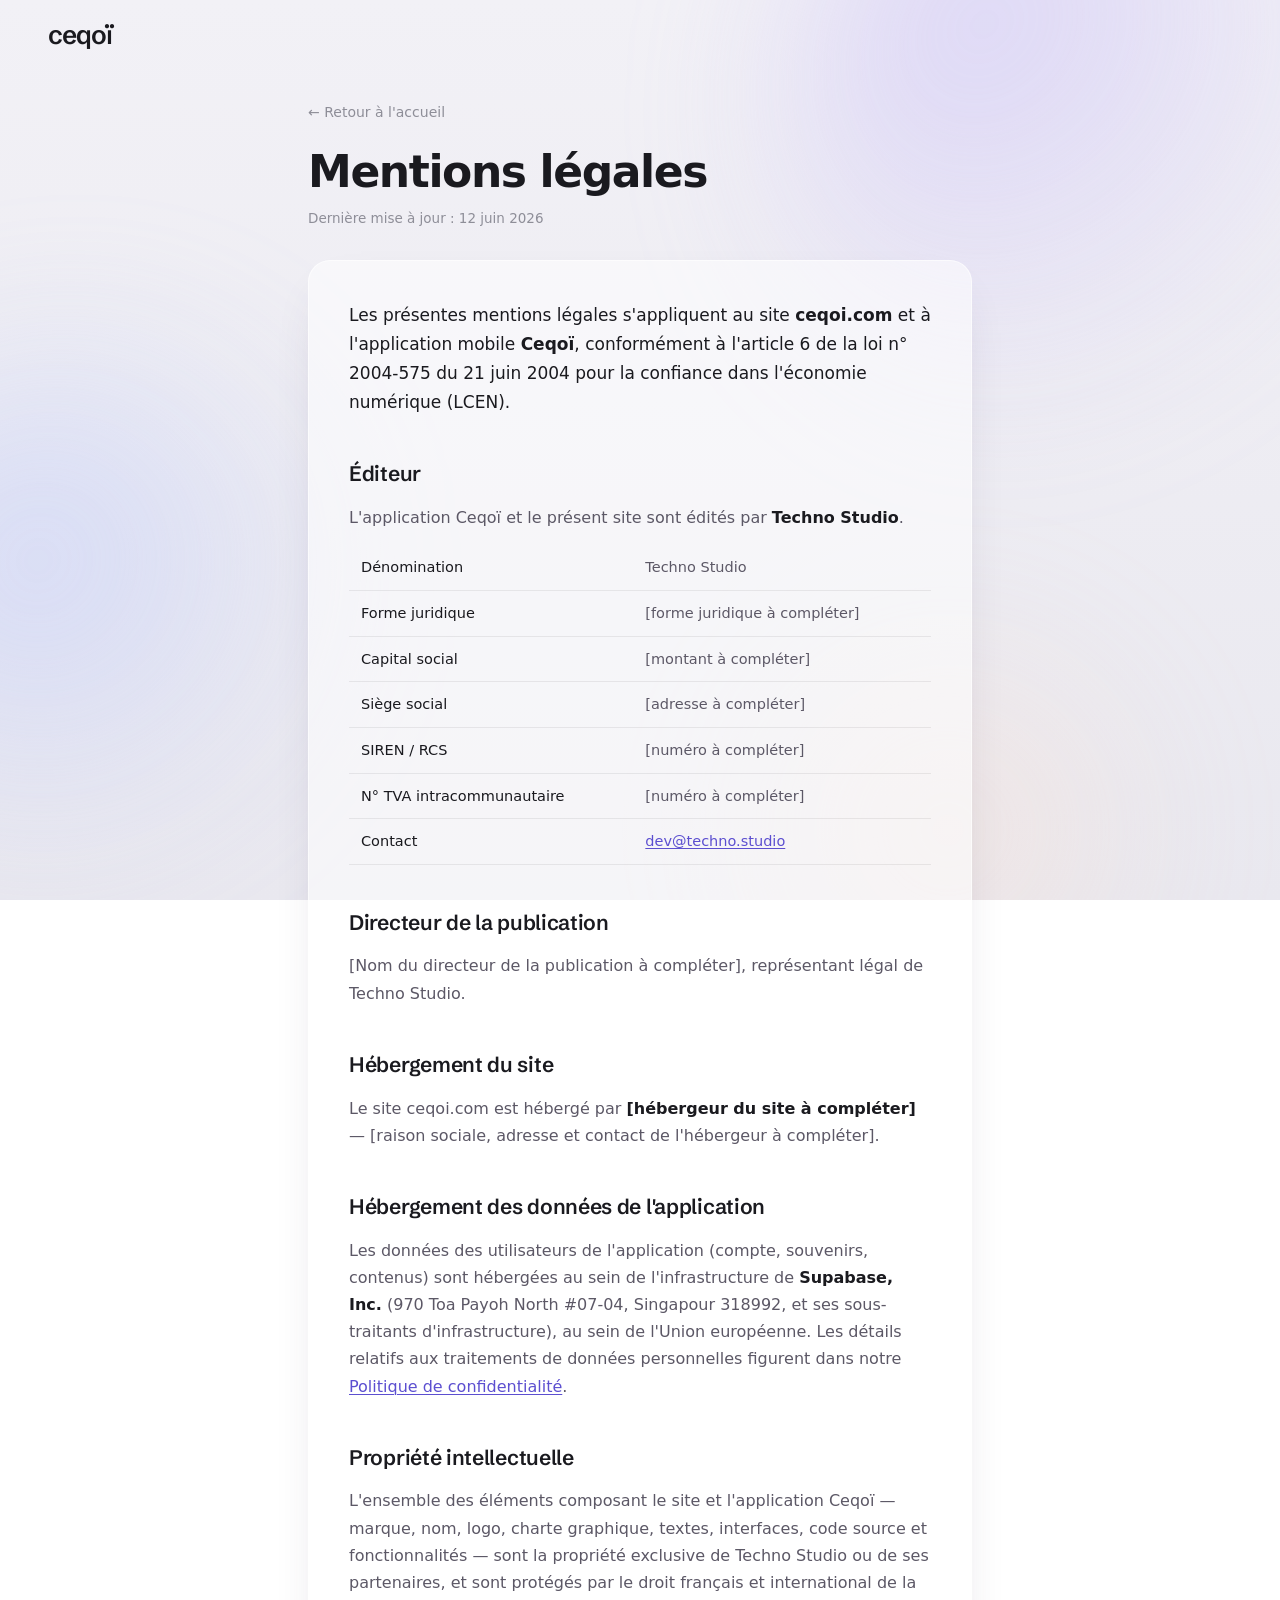
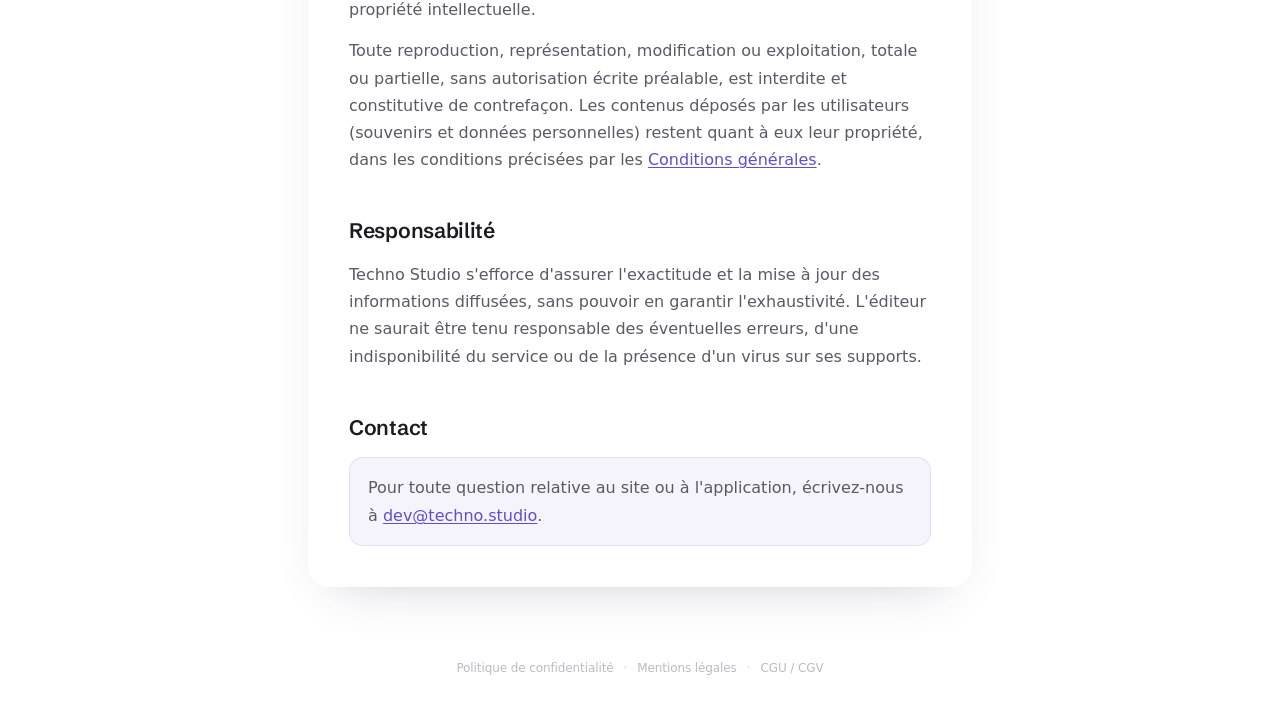
==== legal/index.html @ 1bb89a4d "Add legal, privacy and terms pages Create the three legal documents referenced by the app's /legal s" ====
<!DOCTYPE html>
<html lang="fr">
<head>
  <meta charset="utf-8" />
  <meta name="viewport" content="width=device-width, initial-scale=1, viewport-fit=cover" />
  <title>Mentions légales — Ceqoï</title>
  <meta name="description" content="Mentions légales de l'application Ceqoï : éditeur, directeur de la publication, hébergement et propriété intellectuelle." />
  <meta name="author" content="Ceqoï" />
  <meta name="robots" content="index, follow" />
  <link rel="canonical" href="https://ceqoi.com/legal" />

  <meta property="og:type" content="website" />
  <meta property="og:locale" content="fr_FR" />
  <meta property="og:site_name" content="Ceqoï" />
  <meta property="og:url" content="https://ceqoi.com/legal" />
  <meta property="og:title" content="Mentions légales — Ceqoï" />
  <meta property="og:description" content="Éditeur, hébergement et propriété intellectuelle de l'application Ceqoï." />
  <meta property="og:image" content="https://ceqoi.com/assets/og.png" />

  <meta name="theme-color" content="#EFEEF3" />
  <meta name="apple-mobile-web-app-title" content="Ceqoï" />

  <link rel="icon" type="image/svg+xml" href="../assets/icon.svg" />
  <link rel="apple-touch-icon" href="../assets/icon.svg" />

  <link rel="preconnect" href="https://api.fontshare.com" crossorigin />
  <link rel="preconnect" href="https://fonts.googleapis.com" />
  <link rel="preconnect" href="https://fonts.gstatic.com" crossorigin />
  <link href="https://api.fontshare.com/v2/css?f[]=general-sans@400,500,600,700&display=swap" rel="stylesheet" />
  <link href="https://fonts.googleapis.com/css2?family=Schibsted+Grotesk:wght@400;500;600&display=swap" rel="stylesheet" />

  <link rel="stylesheet" href="../styles.css" />
</head>
<body class="doc-page">

<!-- Décor de fond : halos doux animés -->
<div class="bg-decor" aria-hidden="true">
  <span class="blob blob--violet"></span>
  <span class="blob blob--blue"></span>
  <span class="blob blob--orange"></span>
</div>

<header class="nav">
  <a class="brand" href="/" aria-label="Ceqoï — accueil">
    <span class="brand__name">ceqoï</span>
  </a>
</header>

<main class="doc">
  <a class="doc__back" href="/">← Retour à l'accueil</a>
  <h1 class="doc__title">Mentions légales</h1>
  <p class="doc__meta">Dernière mise à jour : 12 juin 2026</p>

  <div class="doc__body">
    <p class="lead">
      Les présentes mentions légales s'appliquent au site <strong>ceqoi.com</strong>
      et à l'application mobile <strong>Ceqoï</strong>, conformément à l'article 6 de la
      loi n° 2004-575 du 21 juin 2004 pour la confiance dans l'économie numérique (LCEN).
    </p>

    <h2>Éditeur</h2>
    <p>
      L'application Ceqoï et le présent site sont édités par <strong>Techno Studio</strong>.
    </p>
    <table>
      <tr><td>Dénomination</td><td>Techno Studio</td></tr>
      <tr><td>Forme juridique</td><td>[forme juridique à compléter]</td></tr>
      <tr><td>Capital social</td><td>[montant à compléter]</td></tr>
      <tr><td>Siège social</td><td>[adresse à compléter]</td></tr>
      <tr><td>SIREN / RCS</td><td>[numéro à compléter]</td></tr>
      <tr><td>N° TVA intracommunautaire</td><td>[numéro à compléter]</td></tr>
      <tr><td>Contact</td><td><a href="mailto:dev@techno.studio">dev@techno.studio</a></td></tr>
    </table>

    <h2>Directeur de la publication</h2>
    <p>[Nom du directeur de la publication à compléter], représentant légal de Techno Studio.</p>

    <h2>Hébergement du site</h2>
    <p>
      Le site ceqoi.com est hébergé par <strong>[hébergeur du site à compléter]</strong> —
      [raison sociale, adresse et contact de l'hébergeur à compléter].
    </p>

    <h2>Hébergement des données de l'application</h2>
    <p>
      Les données des utilisateurs de l'application (compte, souvenirs, contenus) sont
      hébergées au sein de l'infrastructure de <strong>Supabase, Inc.</strong>
      (970 Toa Payoh North #07-04, Singapour 318992, et ses sous-traitants d'infrastructure),
      au sein de l'Union européenne. Les détails relatifs aux traitements de données
      personnelles figurent dans notre
      <a href="/privacy">Politique de confidentialité</a>.
    </p>

    <h2>Propriété intellectuelle</h2>
    <p>
      L'ensemble des éléments composant le site et l'application Ceqoï — marque, nom,
      logo, charte graphique, textes, interfaces, code source et fonctionnalités — sont
      la propriété exclusive de Techno Studio ou de ses partenaires, et sont protégés par
      le droit français et international de la propriété intellectuelle.
    </p>
    <p>
      Toute reproduction, représentation, modification ou exploitation, totale ou
      partielle, sans autorisation écrite préalable, est interdite et constitutive de
      contrefaçon. Les contenus déposés par les utilisateurs (souvenirs et données
      personnelles) restent quant à eux leur propriété, dans les conditions précisées par
      les <a href="/terms">Conditions générales</a>.
    </p>

    <h2>Responsabilité</h2>
    <p>
      Techno Studio s'efforce d'assurer l'exactitude et la mise à jour des informations
      diffusées, sans pouvoir en garantir l'exhaustivité. L'éditeur ne saurait être tenu
      responsable des éventuelles erreurs, d'une indisponibilité du service ou de la
      présence d'un virus sur ses supports.
    </p>

    <h2>Contact</h2>
    <div class="doc__contact">
      <p>Pour toute question relative au site ou à l'application, écrivez-nous à
      <a href="mailto:dev@techno.studio">dev@techno.studio</a>.</p>
    </div>
  </div>
</main>

<footer class="legal">
  <a href="/privacy">Politique de confidentialité</a>
  <span aria-hidden="true">·</span>
  <a href="/legal">Mentions légales</a>
  <span aria-hidden="true">·</span>
  <a href="/terms">CGU / CGV</a>
</footer>

</body>
</html>
---- styles.css ----
/* ============================================================================
   Ceqoï — site vitrine, hero minimaliste.
   Direction artistique reprise des tokens Sv de l'app.
   ========================================================================= */

:root {
  --bg-top: #F2F1F6;
  --bg-bottom: #E9E8EF;
  --ink: #1A1A1F;
  --sec: #8E8E98;
  --card-body: #5C5866;
  --violet: #5C4FD0;
  --grad: linear-gradient(135deg, #8AA0F5 0%, #5C4FD0 100%);
  --shadow-grad: 0 14px 30px -10px rgba(92, 79, 208, 0.55);
  --shadow-phone: 0 50px 90px -30px rgba(58, 50, 91, 0.45), 0 18px 40px -20px rgba(58, 50, 91, 0.30);
  --r-pill: 999px;
  --font: 'General Sans', -apple-system, BlinkMacSystemFont, 'SF Pro Display', system-ui, sans-serif;
  --grotesk: 'Schibsted Grotesk', 'Helvetica Neue', Arial, sans-serif;
  --ease: cubic-bezier(0.22, 1, 0.36, 1);
  --maxw: 1180px;
}

* { box-sizing: border-box; }
html { -webkit-text-size-adjust: 100%; }

body {
  margin: 0;
  font-family: var(--font);
  color: var(--ink);
  background: linear-gradient(180deg, var(--bg-top) 0%, var(--bg-bottom) 100%);
  background-attachment: fixed;
  -webkit-font-smoothing: antialiased;
  -moz-osx-font-smoothing: grayscale;
  line-height: 1.5;
  min-height: 100svh;
  overflow-x: hidden;
  display: flex;
  flex-direction: column;
}

h1, p { margin: 0; }
a { color: inherit; text-decoration: none; }
.sprite { position: absolute; width: 0; height: 0; }
.ico { width: 1em; height: 1em; display: inline-block; }

/* ── Décor de fond ───────────────────────────────────────────────────── */
.bg-decor { position: fixed; inset: 0; z-index: -1; overflow: hidden; pointer-events: none; }
.blob { position: absolute; border-radius: 50%; filter: blur(80px); opacity: 0.55; will-change: transform; }
.blob--violet { width: 620px; height: 620px; top: -180px; right: -120px;
  background: radial-gradient(circle at 30% 30%, #C9BEF7, transparent 70%);
  animation: drift 26s var(--ease) infinite alternate; }
.blob--blue { width: 540px; height: 540px; top: 38%; left: -180px;
  background: radial-gradient(circle at 40% 40%, #BFCBFB, transparent 70%);
  animation: drift 32s var(--ease) infinite alternate-reverse; }
.blob--orange { width: 460px; height: 460px; bottom: -160px; right: 8%;
  background: radial-gradient(circle at 50% 50%, #FFE0CC, transparent 70%); opacity: 0.4;
  animation: drift 30s var(--ease) infinite alternate; }
@keyframes drift { from { transform: translate3d(0, 0, 0) scale(1); } to { transform: translate3d(40px, 60px, 0) scale(1.12); } }

/* ── Header (marque seule) ───────────────────────────────────────────── */
.nav { position: absolute; top: 0; left: 0; right: 0; z-index: 10; padding: 22px clamp(20px, 5vw, 48px); }
.brand { display: inline-flex; align-items: center; color: var(--ink); }
.brand__name { font-family: var(--grotesk); font-size: 26px; font-weight: 600; letter-spacing: -0.04em; line-height: 1; }

/* ── Bouton pill ─────────────────────────────────────────────────────── */
.pill {
  display: inline-flex; align-items: center; justify-content: center; gap: 10px;
  padding: 16px 28px; font-size: 16.5px; font-weight: 600; letter-spacing: -0.3px;
  border: none; cursor: pointer; font-family: var(--font); border-radius: var(--r-pill);
  white-space: nowrap; transition: transform 0.25s var(--ease), box-shadow 0.25s var(--ease);
}
.pill .ico { width: 1.15em; height: 1.15em; fill: currentColor; }
.pill--grad { background: var(--grad); color: #fff; box-shadow: var(--shadow-grad); }
.pill--grad:hover { transform: translateY(-2px); box-shadow: 0 18px 38px -10px rgba(92, 79, 208, 0.62); }
.pill.is-disabled { opacity: 0.55; cursor: not-allowed; pointer-events: none; box-shadow: none; }

.cta { display: inline-flex; align-items: center; gap: 14px; flex-wrap: wrap; }
.cta__soon { font-size: 13.5px; color: var(--sec); font-weight: 500; letter-spacing: -0.1px; }

.grad-text { background: var(--grad); -webkit-background-clip: text; background-clip: text; -webkit-text-fill-color: transparent; color: transparent; }

/* ── Hero ────────────────────────────────────────────────────────────── */
.hero {
  width: 100%; max-width: var(--maxw); margin: 0 auto; flex: 1;
  padding: clamp(96px, 14vh, 140px) clamp(20px, 5vw, 48px) clamp(24px, 4vh, 48px);
  display: grid; grid-template-columns: 1.05fr 0.95fr; gap: clamp(32px, 5vw, 72px);
  align-items: center;
}
.hero__copy { display: flex; flex-direction: column; align-items: flex-start; gap: 22px; }
.hero__title { font-size: clamp(36px, 5.6vw, 62px); font-weight: 700; letter-spacing: -2px; line-height: 1.03; }
.hero__sub { font-size: clamp(16px, 1.9vw, 20px); color: var(--card-body); line-height: 1.5; max-width: 26em; }
.hero__note { font-size: 13.5px; color: var(--sec); font-weight: 500; }

/* ── Maquette iPhone ─────────────────────────────────────────────────── */
.hero__device { display: flex; justify-content: center; }
.phone {
  position: relative; width: 300px; height: 632px; flex-shrink: 0;
  background: linear-gradient(160deg, #2a2935, #16151b);
  border-radius: 50px; padding: 10px; box-shadow: var(--shadow-phone);
}
.phone__notch { position: absolute; top: 18px; left: 50%; transform: translateX(-50%); width: 104px; height: 26px; background: #16151b; border-radius: 0 0 16px 16px; z-index: 6; }
.phone__screen { position: relative; width: 100%; height: 100%; border-radius: 41px; overflow: hidden; background: var(--bg-top); }
.phone__shot { width: 100%; height: 100%; object-fit: cover; object-position: center; display: block; }

/* ── Footer légal ────────────────────────────────────────────────────── */
.legal {
  display: flex; flex-wrap: wrap; justify-content: center; align-items: center;
  gap: 10px; padding: 18px clamp(20px, 5vw, 48px) 24px;
  font-size: 12px; color: #BCBAC4; font-weight: 500; letter-spacing: -0.1px;
}
.legal a { color: inherit; transition: color 0.2s var(--ease); }
.legal a:hover { color: var(--sec); }
.legal span { opacity: 0.6; }

/* ── Animations ──────────────────────────────────────────────────────── */
@keyframes rise { from { opacity: 0; transform: translateY(26px); } to { opacity: 1; transform: none; } }
.hero__copy > * { animation: rise 0.9s var(--ease) both; }
.hero__copy > *:nth-child(2) { animation-delay: 0.08s; }
.hero__copy > *:nth-child(3) { animation-delay: 0.16s; }
.hero__copy > *:nth-child(4) { animation-delay: 0.24s; }
.hero__device { animation: rise 1s var(--ease) 0.12s both; }

.float { animation: float 7s ease-in-out infinite; }
@keyframes float { 0%, 100% { transform: translateY(0); } 50% { transform: translateY(-14px); } }

/* ── Responsive ──────────────────────────────────────────────────────── */
@media (max-width: 900px) {
  .hero { grid-template-columns: 1fr; text-align: center; gap: 44px; }
  .hero__copy { align-items: center; }
  .hero__sub { max-width: 30em; }
}
@media (max-width: 480px) {
  .pill { width: 100%; }
  .phone { transform: scale(0.94); }
}

/* ── Pages juridiques (mentions, confidentialité, CGU/CGV) ───────────── */
.doc-page .nav { position: relative; }

.doc {
  width: 100%; max-width: 760px; margin: 0 auto; flex: 1;
  padding: clamp(12px, 3vh, 28px) clamp(20px, 5vw, 48px) clamp(40px, 6vh, 72px);
  animation: rise 0.7s var(--ease) both;
}
.doc__back {
  display: inline-flex; align-items: center; gap: 7px;
  font-size: 14px; font-weight: 500; color: var(--sec);
  margin-bottom: 26px; transition: color 0.2s var(--ease);
}
.doc__back:hover { color: var(--ink); }
.doc__title { font-size: clamp(30px, 5vw, 44px); font-weight: 700; letter-spacing: -1.4px; line-height: 1.06; }
.doc__meta { font-size: 13.5px; color: var(--sec); font-weight: 500; margin: 12px 0 32px; }

.doc__body {
  color: var(--card-body); font-size: 16px; line-height: 1.7;
  background: rgba(255, 255, 255, 0.55);
  border: 1px solid rgba(255, 255, 255, 0.6);
  border-radius: 22px;
  padding: clamp(24px, 4vw, 40px);
  box-shadow: 0 20px 50px -28px rgba(58, 50, 91, 0.30);
  -webkit-backdrop-filter: blur(12px); backdrop-filter: blur(12px);
}
.doc__body > :first-child { margin-top: 0; }
.doc__body .lead { font-size: 17px; color: var(--ink); margin: 0 0 24px; }
.doc__body h2 {
  font-family: var(--grotesk); font-size: 21px; font-weight: 600; letter-spacing: -0.3px;
  color: var(--ink); margin: 40px 0 12px;
}
.doc__body h3 { font-size: 16.5px; font-weight: 600; letter-spacing: -0.2px; color: var(--ink); margin: 24px 0 8px; }
.doc__body p { margin: 0 0 14px; }
.doc__body ul { margin: 0 0 16px; padding-left: 22px; }
.doc__body li { margin: 0 0 8px; }
.doc__body strong { color: var(--ink); font-weight: 600; }
.doc__body a { color: var(--violet); font-weight: 500; text-decoration: underline; text-underline-offset: 2px; text-decoration-thickness: 1px; }
.doc__body a:hover { color: var(--ink); }
.doc__body hr { border: 0; border-top: 1px solid rgba(26, 26, 31, 0.08); margin: 32px 0; }
.doc__body table { width: 100%; border-collapse: collapse; margin: 0 0 18px; font-size: 14.5px; }
.doc__body th, .doc__body td { text-align: left; padding: 10px 12px; border-bottom: 1px solid rgba(26, 26, 31, 0.08); vertical-align: top; }
.doc__body th { color: var(--ink); font-weight: 600; }
.doc__body td:first-child { color: var(--ink); font-weight: 500; white-space: nowrap; }
.doc__contact {
  margin-top: 4px; padding: 16px 18px; border-radius: 14px;
  background: rgba(92, 79, 208, 0.06); border: 1px solid rgba(92, 79, 208, 0.12);
}
.doc__contact p { margin: 0; }

@media (max-width: 480px) {
  .doc__body td:first-child { white-space: normal; }
}

/* ── Mouvement réduit ────────────────────────────────────────────────── */
@media (prefers-reduced-motion: reduce) {
  *, *::before, *::after { animation-duration: 0.001ms !important; animation-iteration-count: 1 !important; transition-duration: 0.001ms !important; }
}
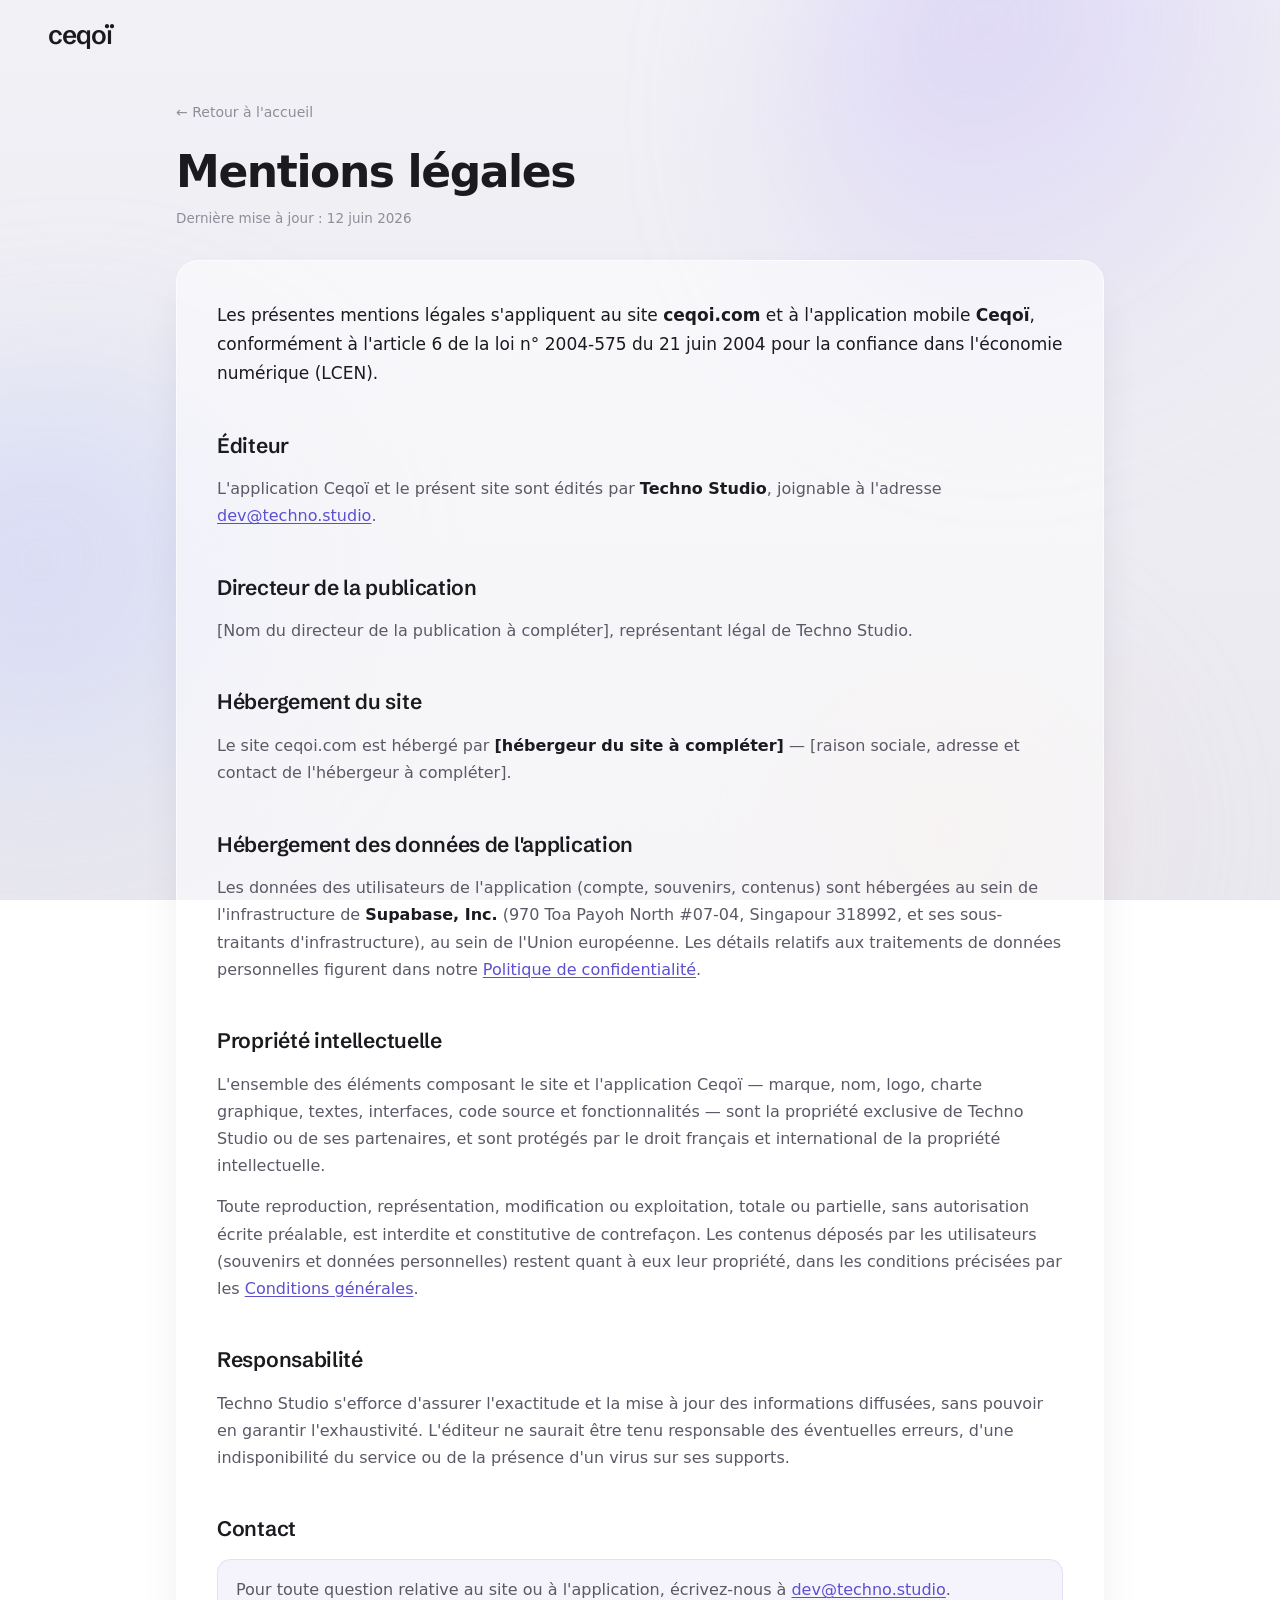
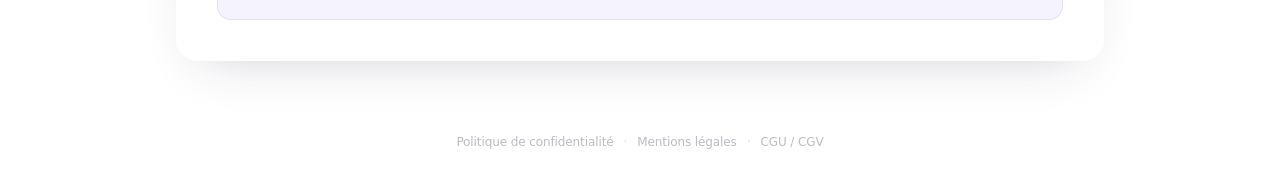
==== commit 68e4fb31: "Drop editor identity table from mentions légales, widen doc width - Remove the legal-entity table (k" ====
--- a/legal/index.html
+++ b/legal/index.html
@@ -60,17 +60,9 @@
 
     <h2>Éditeur</h2>
     <p>
-      L'application Ceqoï et le présent site sont édités par <strong>Techno Studio</strong>.
+      L'application Ceqoï et le présent site sont édités par <strong>Techno Studio</strong>,
+      joignable à l'adresse <a href="mailto:dev@techno.studio">dev@techno.studio</a>.
     </p>
-    <table>
-      <tr><td>Dénomination</td><td>Techno Studio</td></tr>
-      <tr><td>Forme juridique</td><td>[forme juridique à compléter]</td></tr>
-      <tr><td>Capital social</td><td>[montant à compléter]</td></tr>
-      <tr><td>Siège social</td><td>[adresse à compléter]</td></tr>
-      <tr><td>SIREN / RCS</td><td>[numéro à compléter]</td></tr>
-      <tr><td>N° TVA intracommunautaire</td><td>[numéro à compléter]</td></tr>
-      <tr><td>Contact</td><td><a href="mailto:dev@techno.studio">dev@techno.studio</a></td></tr>
-    </table>
 
     <h2>Directeur de la publication</h2>
     <p>[Nom du directeur de la publication à compléter], représentant légal de Techno Studio.</p>
--- a/styles.css
+++ b/styles.css
@@ -138,10 +138,11 @@
 .doc-page .nav { position: relative; }
 
 .doc {
-  width: 100%; max-width: 760px; margin: 0 auto; flex: 1;
+  width: 80%; max-width: var(--maxw); margin: 0 auto; flex: 1;
   padding: clamp(12px, 3vh, 28px) clamp(20px, 5vw, 48px) clamp(40px, 6vh, 72px);
   animation: rise 0.7s var(--ease) both;
 }
+@media (max-width: 720px) { .doc { width: 100%; } }
 .doc__back {
   display: inline-flex; align-items: center; gap: 7px;
   font-size: 14px; font-weight: 500; color: var(--sec);
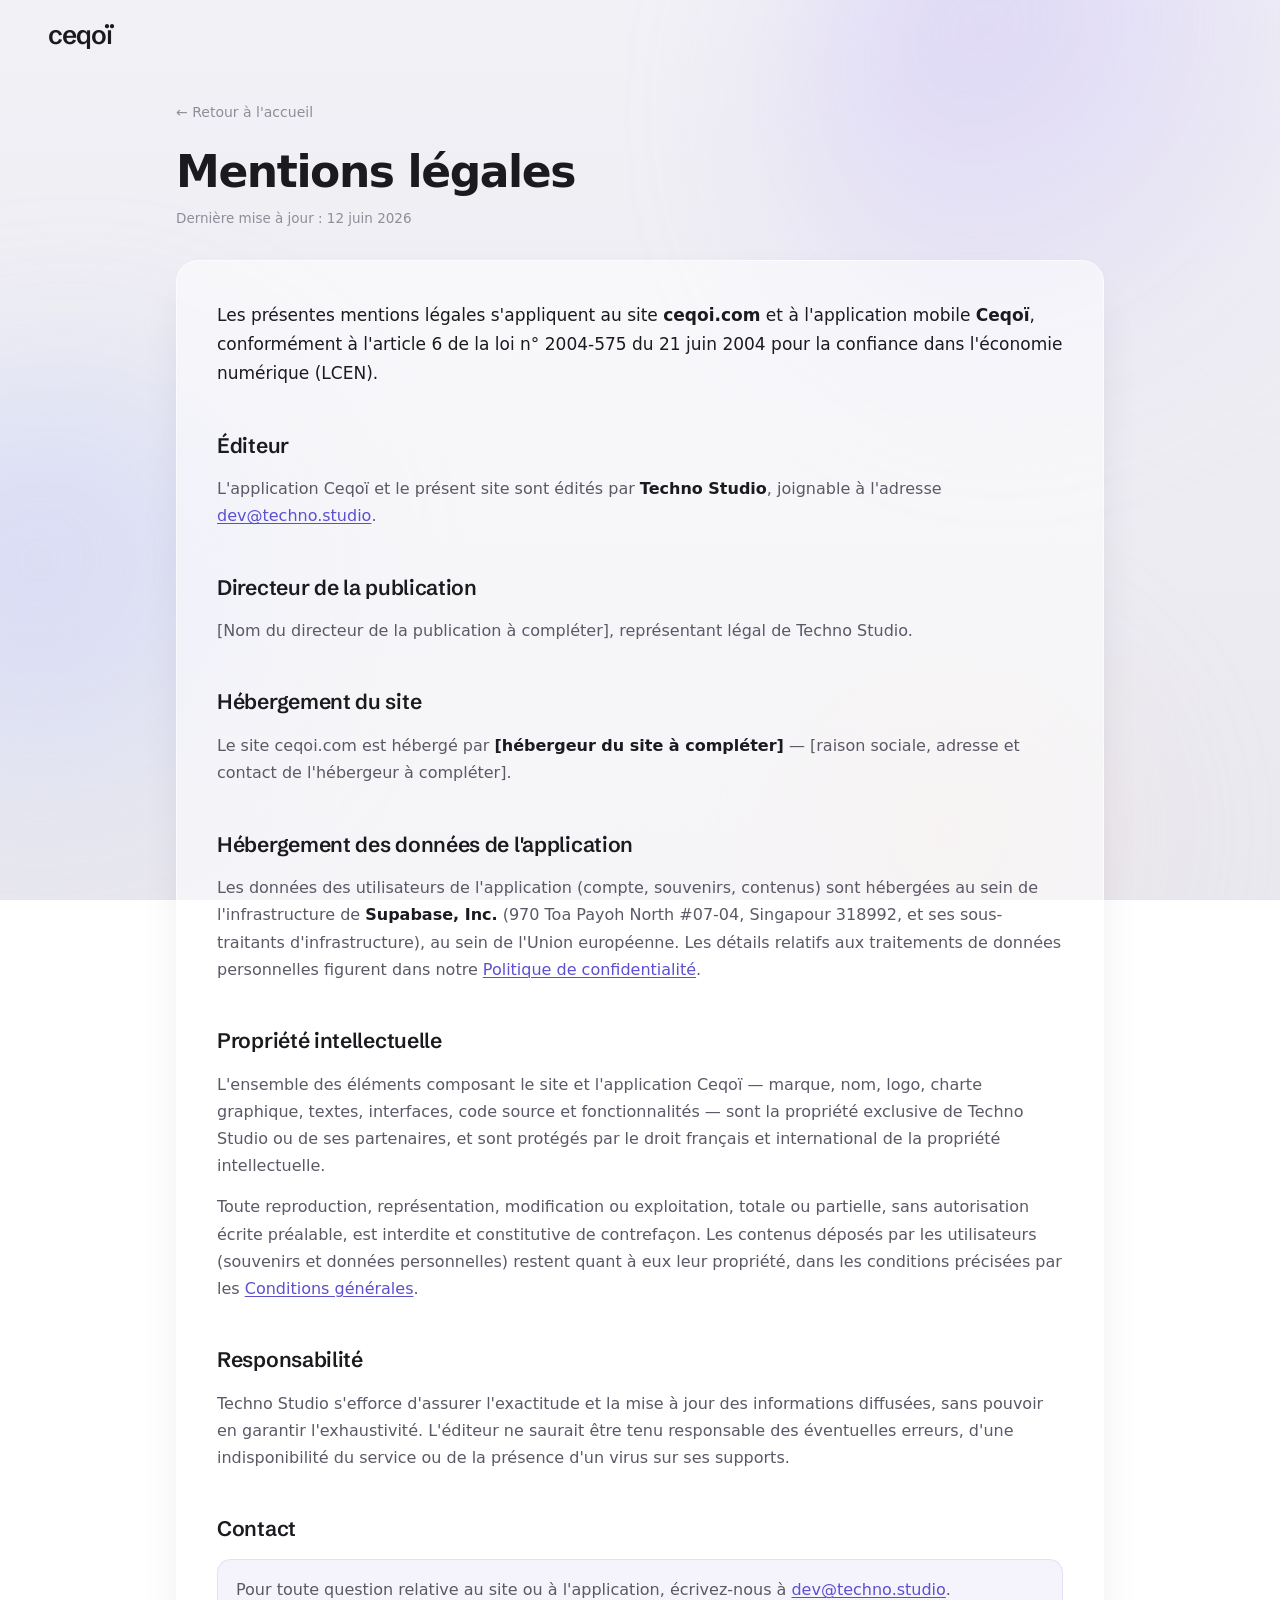
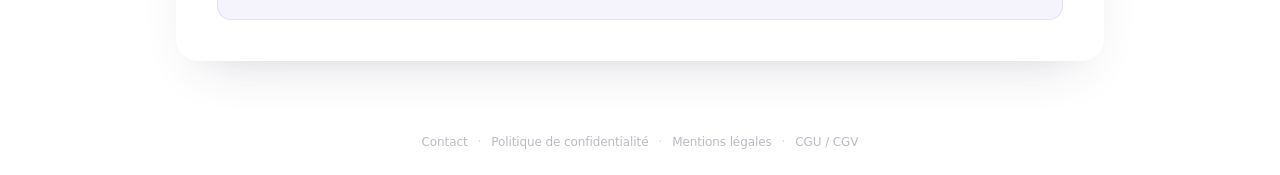
==== commit 0333bd01: "Add contact page and link from footers" ====
--- a/legal/index.html
+++ b/legal/index.html
@@ -115,6 +115,8 @@
 </main>
 
 <footer class="legal">
+  <a href="/contact">Contact</a>
+  <span aria-hidden="true">·</span>
   <a href="/privacy">Politique de confidentialité</a>
   <span aria-hidden="true">·</span>
   <a href="/legal">Mentions légales</a>
